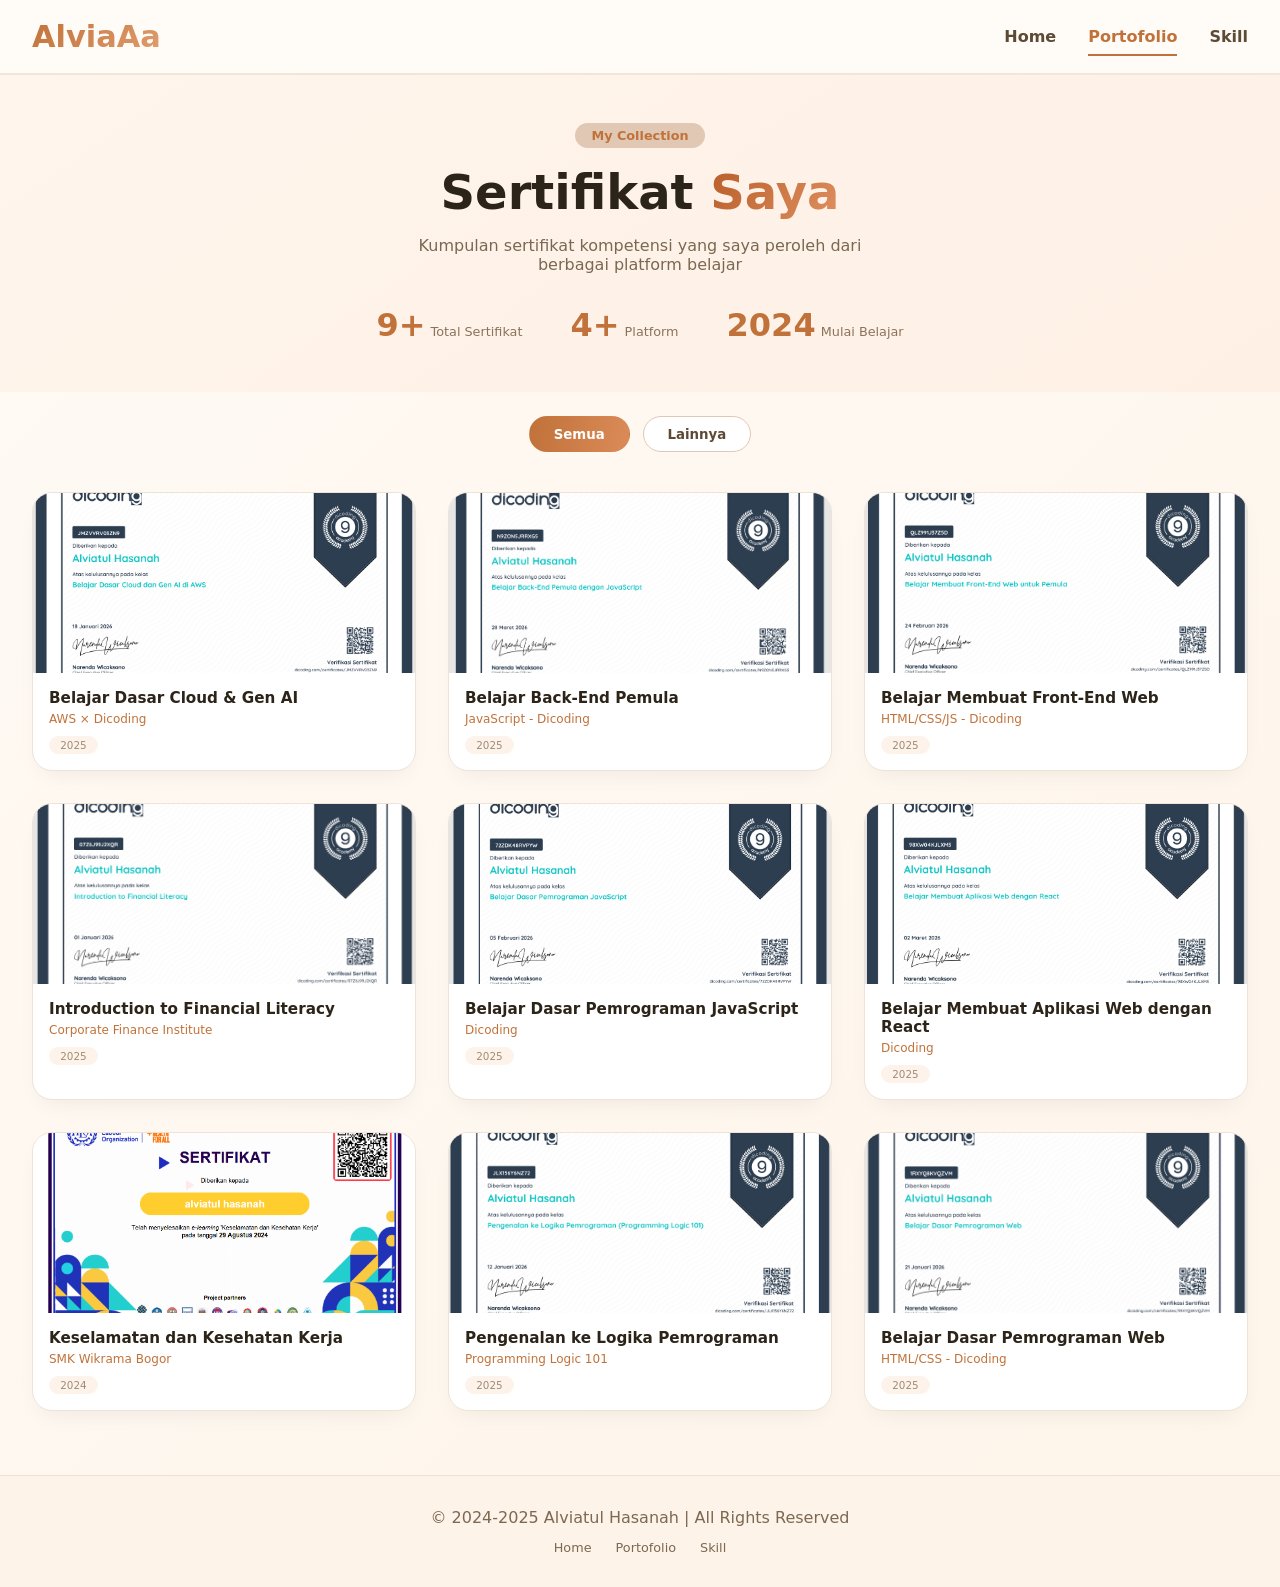
==== portofolio.html @ 97b5d565 "Add files via upload" ====
<!DOCTYPE html>
<html lang="en">

<head>
    <meta charset="UTF-8">
    <meta name="viewport" content="width=device-width, initial-scale=1.0">
    <link rel="stylesheet" href="portofolio.css">
    <title>Portofolio | AlviaAa</title>
</head>

<body>

    <header class="header">
        <p class="logo">AlviaAa</p>
        <nav>
            <ul>
                <li><a href="index.html"> Home</a></li>
                <li><a href="portofolio.html" class="active"> Portofolio</a></li>
                <li><a href="skill.html"> Skill</a></li>
            </ul>
        </nav>
    </header>

    <section class="hero">
        <div class="hero-content">
            <span class="badge">My Collection</span>
            <h1>Sertifikat <span class="highlight">Saya</span></h1>
            <p>Kumpulan sertifikat kompetensi yang saya peroleh dari berbagai platform belajar</p>
            <div class="stats">
                <div class="stat">
                    <span class="stat-number">9+</span>
                    <span class="stat-label">Total Sertifikat</span>
                </div>
                <div class="stat">
                    <span class="stat-number">4+</span>
                    <span class="stat-label">Platform</span>
                </div>
                <div class="stat">
                    <span class="stat-number">2024</span>
                    <span class="stat-label">Mulai Belajar</span>
                </div>
            </div>
        </div>
    </section>

    <section class="filter-section">
        <div class="filter-container">
            <button class="filter-btn active" data-filter="all"> Semua</button>
            <!-- <button class="filter-btn" data-filter="tech"> Teknologi</button>
            <button class="filter-btn" data-filter="bisnis"> Bisnis & Keuangan</button> -->
            <button class="filter-btn" data-filter="lainnya">Lainnya</button>
        </div>
    </section>

    <main class="foto">
        <div class="certificate-grid" id="certificateGrid">
            
            <!-- Sertifikat 1 - Cloud & AI -->
            <div class="certificate-item" data-category="tech">
                <a href="images/AI.pdf" target="_blank">
                    <div class="certificate-img">
                        <img src="images/Screenshot 2026-04-04 084900.png" alt="Cloud & AI">
                        <div class="overlay">
                            <span> Klik untuk lihat</span>
                        </div>
                    </div>
                    <div class="certificate-info">
                        <h3>Belajar Dasar Cloud & Gen AI</h3>
                        <p>AWS × Dicoding</p>
                        <span class="date">2025</span>
                    </div>
                </a>
            </div>

            <!-- Sertifikat 2 - Backend JS -->
            <div class="certificate-item" data-category="tech">
                <a href="images/BE_JS.pdf" target="_blank">
                    <div class="certificate-img">
                        <img src="images/Screenshot 2026-04-04 084630.png" alt="Backend JS">
                        <div class="overlay">
                            <span> Klik untuk lihat</span>
                        </div>
                    </div>
                    <div class="certificate-info">
                        <h3>Belajar Back-End Pemula</h3>
                        <p>JavaScript - Dicoding</p>
                        <span class="date">2025</span>
                    </div>
                </a>
            </div>

            <!-- Sertifikat 3 - Frontend Web -->
            <div class="certificate-item" data-category="tech">
                <a href="images/FE.pdf" target="_blank">
                    <div class="certificate-img">
                        <img src="images/Screenshot 2026-04-04 085205.png" alt="Frontend Web">
                        <div class="overlay">
                            <span> Klik untuk lihat</span>
                        </div>
                    </div>
                    <div class="certificate-info">
                        <h3>Belajar Membuat Front-End Web</h3>
                        <p>HTML/CSS/JS - Dicoding</p>
                        <span class="date">2025</span>
                    </div>
                </a>
            </div>

            <!-- Sertifikat 4 - Financial Literacy -->
            <div class="certificate-item" data-category="bisnis">
                <a href="images/Financial_Literacy.pdf" target="_blank">
                    <div class="certificate-img">
                        <img src="images/Screenshot 2026-04-04 090002.png" alt="Financial Literacy">
                        <div class="overlay">
                            <span> Klik untuk lihat</span>
                        </div>
                    </div>
                    <div class="certificate-info">
                        <h3>Introduction to Financial Literacy</h3>
                        <p>Corporate Finance Institute</p>
                        <span class="date">2025</span>
                    </div>
                </a>
            </div>

            <!-- Sertifikat 5 - Dasar JS -->
            <div class="certificate-item" data-category="tech">
                <a href="images/JS.pdf" target="_blank">
                    <div class="certificate-img">
                        <img src="images/Screenshot 2026-04-04 090140.png" alt="Dasar JS">
                        <div class="overlay">
                            <span> Klik untuk lihat</span>
                        </div>
                    </div>
                    <div class="certificate-info">
                        <h3>Belajar Dasar Pemrograman JavaScript</h3>
                        <p>Dicoding</p>
                        <span class="date">2025</span>
                    </div>
                </a>
            </div>

            <!-- Sertifikat 6 - React -->
            <div class="certificate-item" data-category="tech">
                <a href="images/React.pdf" target="_blank">
                    <div class="certificate-img">
                        <img src="images/Screenshot 2026-04-04 090257.png" alt="React">
                        <div class="overlay">
                            <span> Klik untuk lihat</span>
                        </div>
                    </div>
                    <div class="certificate-info">
                        <h3>Belajar Membuat Aplikasi Web dengan React</h3>
                        <p>Dicoding</p>
                        <span class="date">2025</span>
                    </div>
                </a>
            </div>

            <!-- Sertifikat 7 - K3 -->
            <div class="certificate-item" data-category="lainnya">
                <a href="sertifikat/k3.pdf" target="_blank">
                    <div class="certificate-img">
                        <img src="images/Screenshot 2024-12-12 140658.png" alt="K3">
                        <div class="overlay">
                            <span> Klik untuk lihat</span>
                        </div>
                    </div>
                    <div class="certificate-info">
                        <h3>Keselamatan dan Kesehatan Kerja</h3>
                        <p>SMK Wikrama Bogor</p>
                        <span class="date">2024</span>
                    </div>
                </a>
            </div>

            <!-- Sertifikat 8 - Logic Programming -->
            <div class="certificate-item" data-category="tech">
                <a href="images/Pemograman_Logic.pdf" target="_blank">
                    <div class="certificate-img">
                        <img src="images/Screenshot 2026-04-04 090444.png" alt="Logic Programming">
                        <div class="overlay">
                            <span> Klik untuk lihat</span>
                        </div>
                    </div>
                    <div class="certificate-info">
                        <h3>Pengenalan ke Logika Pemrograman</h3>
                        <p>Programming Logic 101</p>
                        <span class="date">2025</span>
                    </div>
                </a>
            </div>

            <!-- Sertifikat 9 - Dasar Web -->
            <div class="certificate-item" data-category="tech">
                <a href="images/Pemograman_web.pdf" target="_blank">
                    <div class="certificate-img">
                        <img src="images/Screenshot 2026-04-04 090714.png" alt="Dasar Web">
                        <div class="overlay">
                            <span> Klik untuk lihat</span>
                        </div>
                    </div>
                    <div class="certificate-info">
                        <h3>Belajar Dasar Pemrograman Web</h3>
                        <p>HTML/CSS - Dicoding</p>
                        <span class="date">2025</span>
                    </div>
                </a>
            </div>

        </div>
    </main>

    <footer class="footer">
        <p>© 2024-2025 Alviatul Hasanah | All Rights Reserved</p>
        <div class="footer-links">
            <a href="index.html">Home</a>
            <a href="portofolio.html">Portofolio</a>
            <a href="skill.html">Skill</a>
        </div>
    </footer>

    <script>
        const filterButtons = document.querySelectorAll('.filter-btn');
        const certificateItems = document.querySelectorAll('.certificate-item');

        filterButtons.forEach(button => {
            button.addEventListener('click', () => {
                filterButtons.forEach(btn => btn.classList.remove('active'));
                button.classList.add('active');

                const filterValue = button.getAttribute('data-filter');

                certificateItems.forEach(item => {
                    if (filterValue === 'all' || item.getAttribute('data-category') === filterValue) {
                        item.style.display = 'block';
                        setTimeout(() => {
                            item.style.opacity = '1';
                            item.style.transform = 'scale(1)';
                        }, 10);
                    } else {
                        item.style.opacity = '0';
                        item.style.transform = 'scale(0.8)';
                        setTimeout(() => {
                            item.style.display = 'none';
                        }, 300);
                    }
                });
            });
        });
    </script>

</body>

</html>
---- portofolio.css ----
* {
    margin: 0;
    padding: 0;
    box-sizing: border-box;
}

body {
    font-family: 'Segoe UI', 'Poppins', system-ui, sans-serif;
    background: linear-gradient(135deg, #fffaf5 0%, #fef5ea 100%);
    color: #2c2418;
    min-height: 100vh;
}

/* Header */
.header {
    display: flex;
    justify-content: space-between;
    align-items: center;
    flex-wrap: wrap;
    padding: 1.2rem 2rem;
    background: rgba(255, 252, 248, 0.95);
    backdrop-filter: blur(12px);
    position: sticky;
    top: 0;
    z-index: 100;
    border-bottom: 2px solid #f3e5d8;
}

.logo {
    font-size: 1.9rem;
    font-weight: 800;
    background: linear-gradient(135deg, #c1723a, #e09d6e);
    background-clip: text;
    -webkit-background-clip: text;
    color: transparent;
}

nav ul {
    display: flex;
    gap: 2rem;
    list-style: none;
}

nav ul li a {
    text-decoration: none;
    font-weight: 600;
    color: #5c4a34;
    transition: 0.25s;
    padding: 0.5rem 0;
}

nav ul li a:hover {
    color: #c1723a;
}

nav ul li a.active {
    color: #c1723a;
    border-bottom: 2px solid #c1723a;
}

/* Hero */
.hero {
    text-align: center;
    padding: 3rem 2rem;
    background: linear-gradient(145deg, #fff5ec, #fef0e5);
}

.badge {
    background: #e0c8b4;
    color: #c1723a;
    padding: 0.3rem 1rem;
    border-radius: 50px;
    font-size: 0.8rem;
    font-weight: 600;
    display: inline-block;
    margin-bottom: 1rem;
}

.hero h1 {
    font-size: 3rem;
    font-weight: 800;
    margin-bottom: 1rem;
}

.highlight {
    background: linear-gradient(125deg, #b85e2a, #df8f60);
    background-clip: text;
    -webkit-background-clip: text;
    color: transparent;
}

.hero p {
    color: #7a6852;
    max-width: 500px;
    margin: 0 auto;
}

/* Stats */
.stats {
    display: flex;
    justify-content: center;
    gap: 3rem;
    margin-top: 2rem;
}

.stat {
    text-align: center;
}

.stat-number {
    font-size: 2rem;
    font-weight: 800;
    color: #c1723a;
}

.stat-label {
    font-size: 0.8rem;
    color: #8b735b;
}

/* Filter */
.filter-section {
    padding: 1.5rem 2rem;
    text-align: center;
}

.filter-container {
    display: flex;
    justify-content: center;
    flex-wrap: wrap;
    gap: 0.8rem;
}

.filter-btn {
    background: white;
    border: 1px solid #e0c8b4;
    padding: 0.6rem 1.5rem;
    border-radius: 50px;
    font-weight: 600;
    color: #5c4a34;
    cursor: pointer;
    transition: all 0.3s;
    font-family: inherit;
}

.filter-btn:hover {
    background: #fef3ea;
    border-color: #c1723a;
}

.filter-btn.active {
    background: linear-gradient(100deg, #c1723a, #da8b58);
    color: white;
    border-color: transparent;
}

/* Grid Sertifikat */
.foto {
    max-width: 1280px;
    margin: 0 auto;
    padding: 1rem 2rem 2rem;
}

.certificate-grid {
    display: grid;
    grid-template-columns: repeat(auto-fill, minmax(300px, 1fr));
    gap: 2rem;
}

.certificate-item {
    background: white;
    border-radius: 20px;
    overflow: hidden;
    box-shadow: 0 10px 25px -10px rgba(0, 0, 0, 0.08);
    transition: all 0.3s ease;
    border: 1px solid #f0e2d6;
}

.certificate-item:hover {
    transform: translateY(-5px);
    box-shadow: 0 20px 30px -12px rgba(193, 114, 58, 0.2);
}

.certificate-item a {
    text-decoration: none;
    display: block;
    cursor: pointer;
}

/* Foto sertifikat */
.certificate-img {
    position: relative;
    overflow: hidden;
    height: 180px;
    background: #f5e6d8;
}

.certificate-img img {
    width: 100%;
    height: 100%;
    object-fit: cover;
    transition: transform 0.3s;
}

.certificate-item:hover .certificate-img img {
    transform: scale(1.05);
}

/* Overlay pas di-hover */
.overlay {
    position: absolute;
    top: 0;
    left: 0;
    width: 100%;
    height: 100%;
    background: rgba(193, 114, 58, 0.9);
    display: flex;
    align-items: center;
    justify-content: center;
    opacity: 0;
    transition: opacity 0.3s;
}

.certificate-item:hover .overlay {
    opacity: 1;
}

.overlay span {
    background: white;
    padding: 0.5rem 1.2rem;
    border-radius: 40px;
    font-weight: 600;
    color: #c1723a;
    font-size: 0.85rem;
}

/* Info sertifikat */
.certificate-info {
    padding: 1rem;
}

.certificate-info h3 {
    font-size: 0.95rem;
    font-weight: 700;
    color: #2c2418;
    margin-bottom: 0.3rem;
}

.certificate-info p {
    font-size: 0.75rem;
    color: #c1723a;
    font-weight: 500;
    margin-bottom: 0.5rem;
}

.certificate-info .date {
    font-size: 0.65rem;
    color: #a08c76;
    background: #fef3ea;
    padding: 0.2rem 0.7rem;
    border-radius: 20px;
    display: inline-block;
}

/* Footer */
.footer {
    text-align: center;
    padding: 2rem;
    background: #fdf3e9;
    color: #7d6852;
    border-top: 1px solid #f0e0d0;
    margin-top: 2rem;
}

.footer-links {
    margin-top: 0.8rem;
    display: flex;
    justify-content: center;
    gap: 1.5rem;
}

.footer-links a {
    text-decoration: none;
    color: #7d6852;
    font-size: 0.8rem;
}

.footer-links a:hover {
    color: #c1723a;
}

/* Responsive */
@media (max-width: 768px) {
    .header {
        flex-direction: column;
        gap: 0.8rem;
        text-align: center;
    }

    nav ul {
        gap: 1.2rem;
        justify-content: center;
    }

    .hero h1 {
        font-size: 2rem;
    }

    .stats {
        gap: 1.5rem;
    }

    .certificate-grid {
        grid-template-columns: 1fr;
    }

    .filter-btn {
        padding: 0.4rem 1rem;
        font-size: 0.8rem;
    }
}
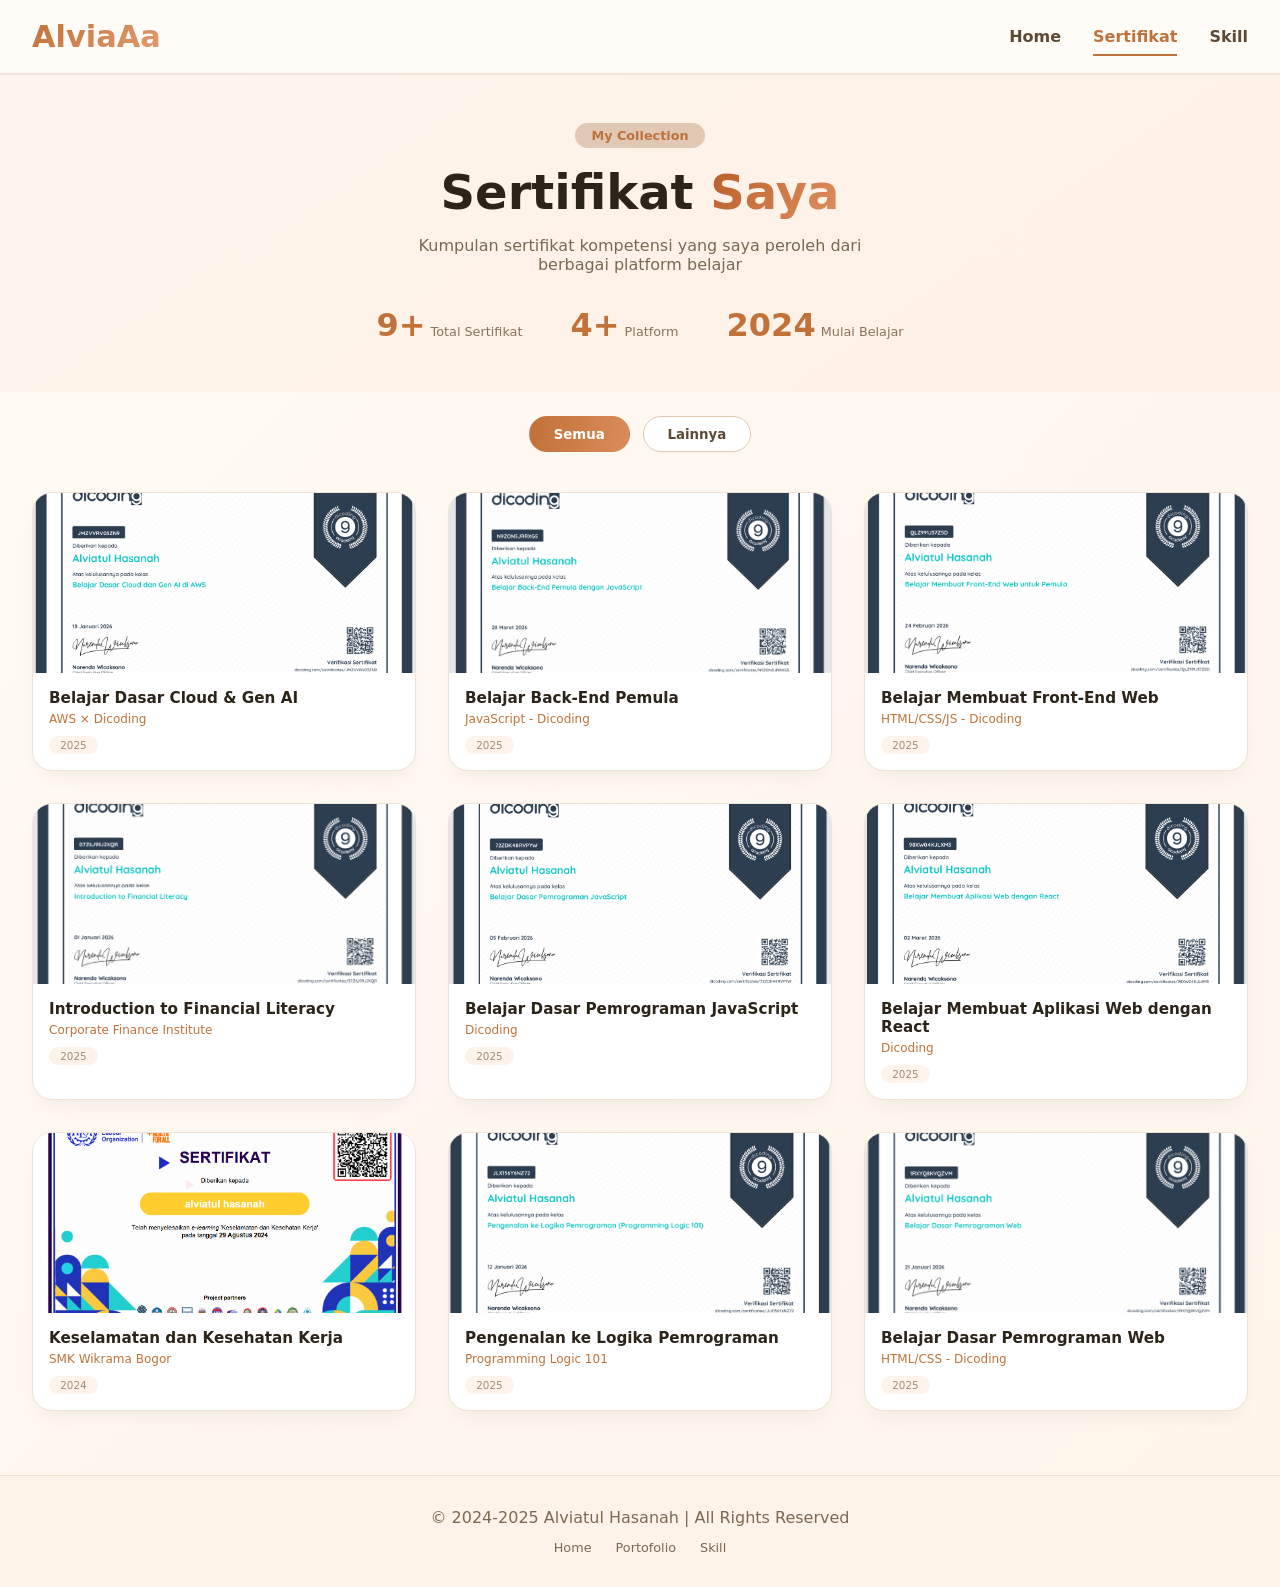
==== commit a35fffc4: "Update portofolio.html" ====
--- a/portofolio.html
+++ b/portofolio.html
@@ -15,7 +15,7 @@
         <nav>
             <ul>
                 <li><a href="index.html"> Home</a></li>
-                <li><a href="portofolio.html" class="active"> Portofolio</a></li>
+                <li><a href="portofolio.html" class="active"> Sertifikat</a></li>
                 <li><a href="skill.html"> Skill</a></li>
             </ul>
         </nav>
@@ -252,4 +252,4 @@
 
 </body>
 
-</html>+</html>
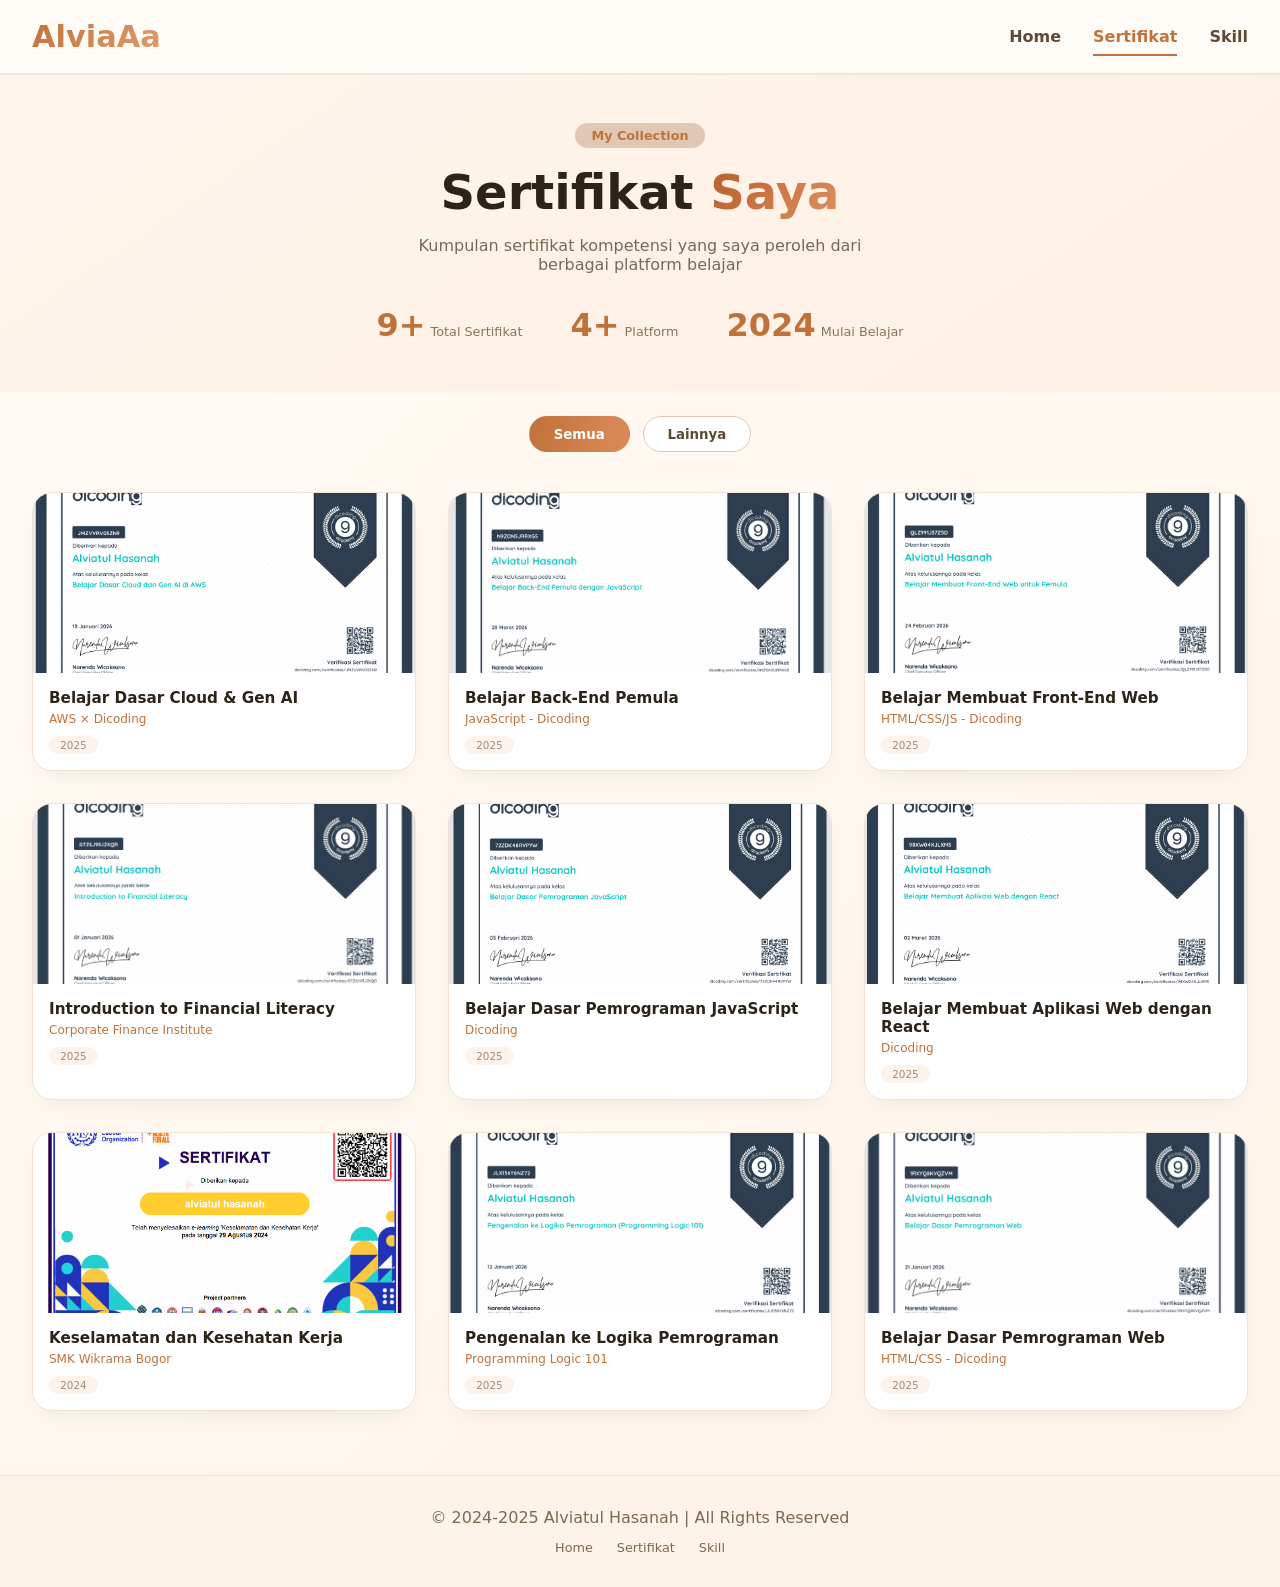
==== commit 0656eaa8: "Update portofolio.html" ====
--- a/portofolio.html
+++ b/portofolio.html
@@ -215,7 +215,7 @@
         <p>© 2024-2025 Alviatul Hasanah | All Rights Reserved</p>
         <div class="footer-links">
             <a href="index.html">Home</a>
-            <a href="portofolio.html">Portofolio</a>
+            <a href="portofolio.html">Sertifikat</a>
             <a href="skill.html">Skill</a>
         </div>
     </footer>
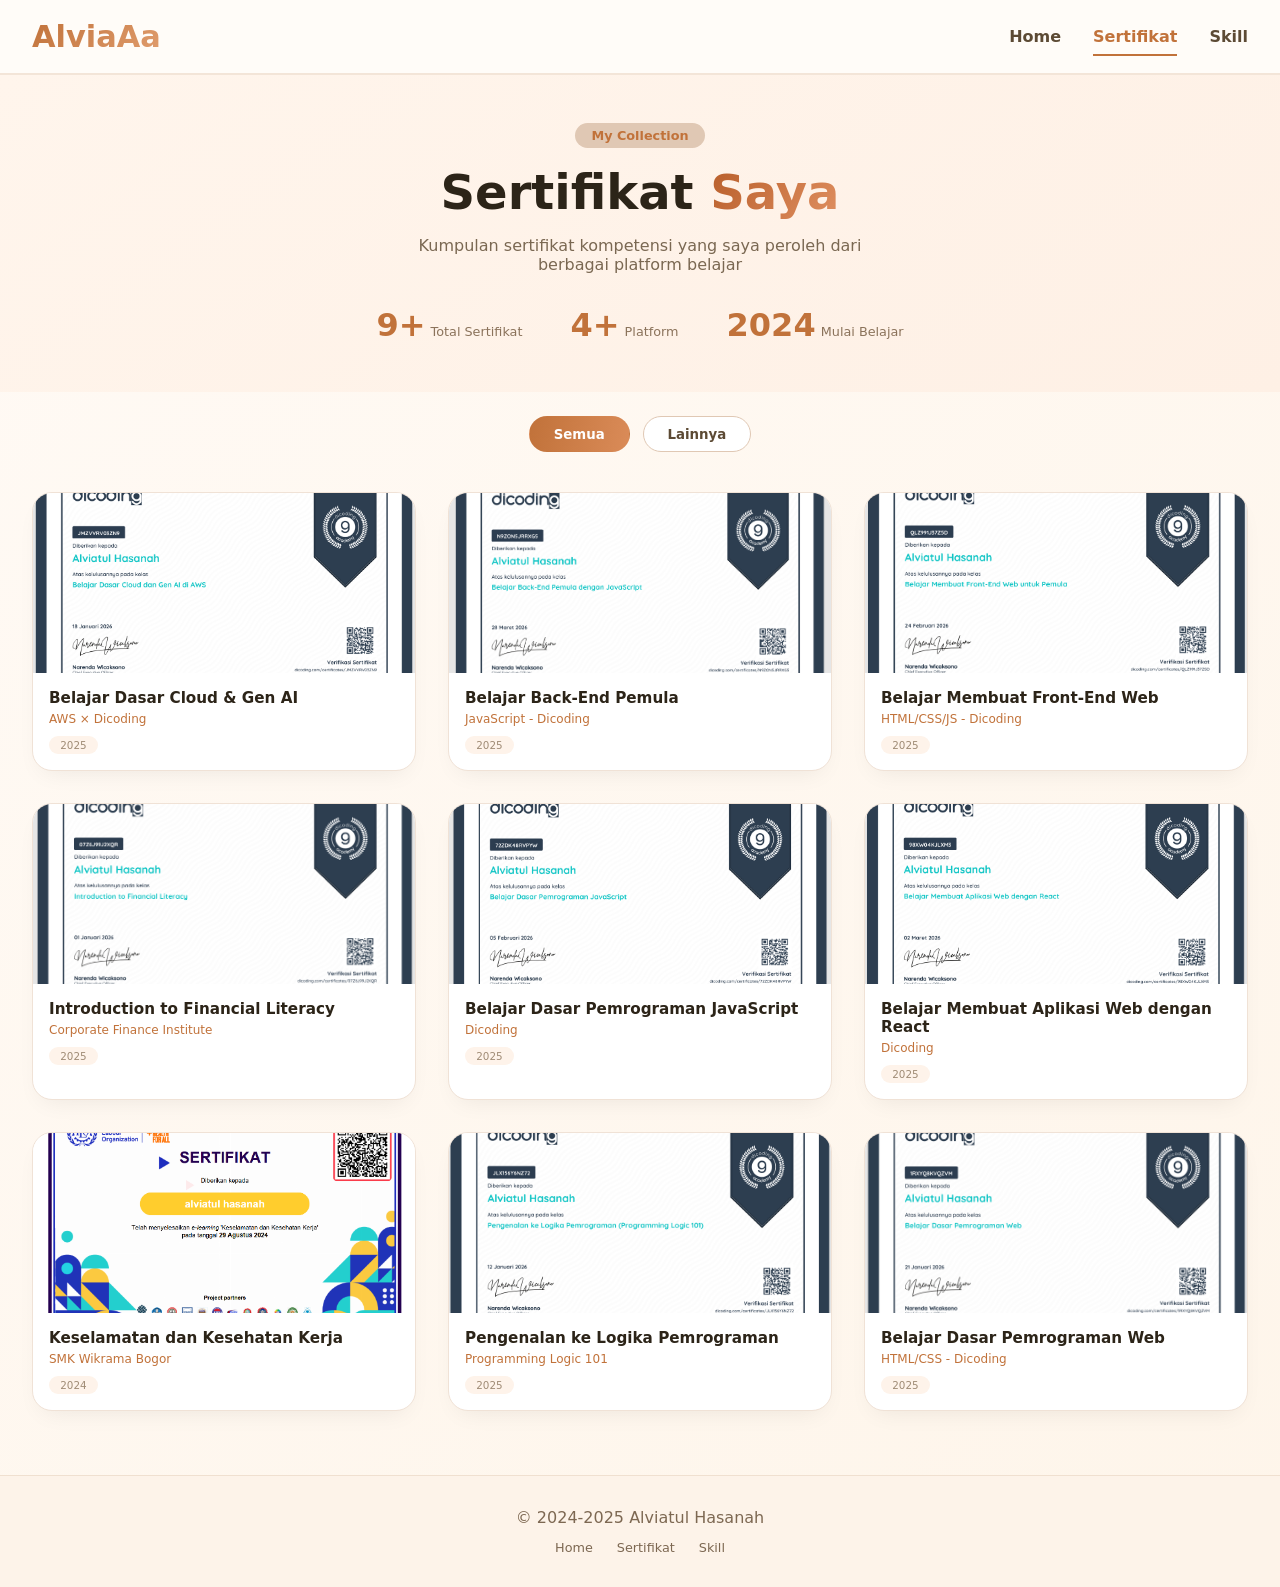
==== commit 7f387065: "Update portofolio.html" ====
--- a/portofolio.html
+++ b/portofolio.html
@@ -212,7 +212,7 @@
     </main>
 
     <footer class="footer">
-        <p>© 2024-2025 Alviatul Hasanah | All Rights Reserved</p>
+        <p>© 2024-2025 Alviatul Hasanah</p>
         <div class="footer-links">
             <a href="index.html">Home</a>
             <a href="portofolio.html">Sertifikat</a>
